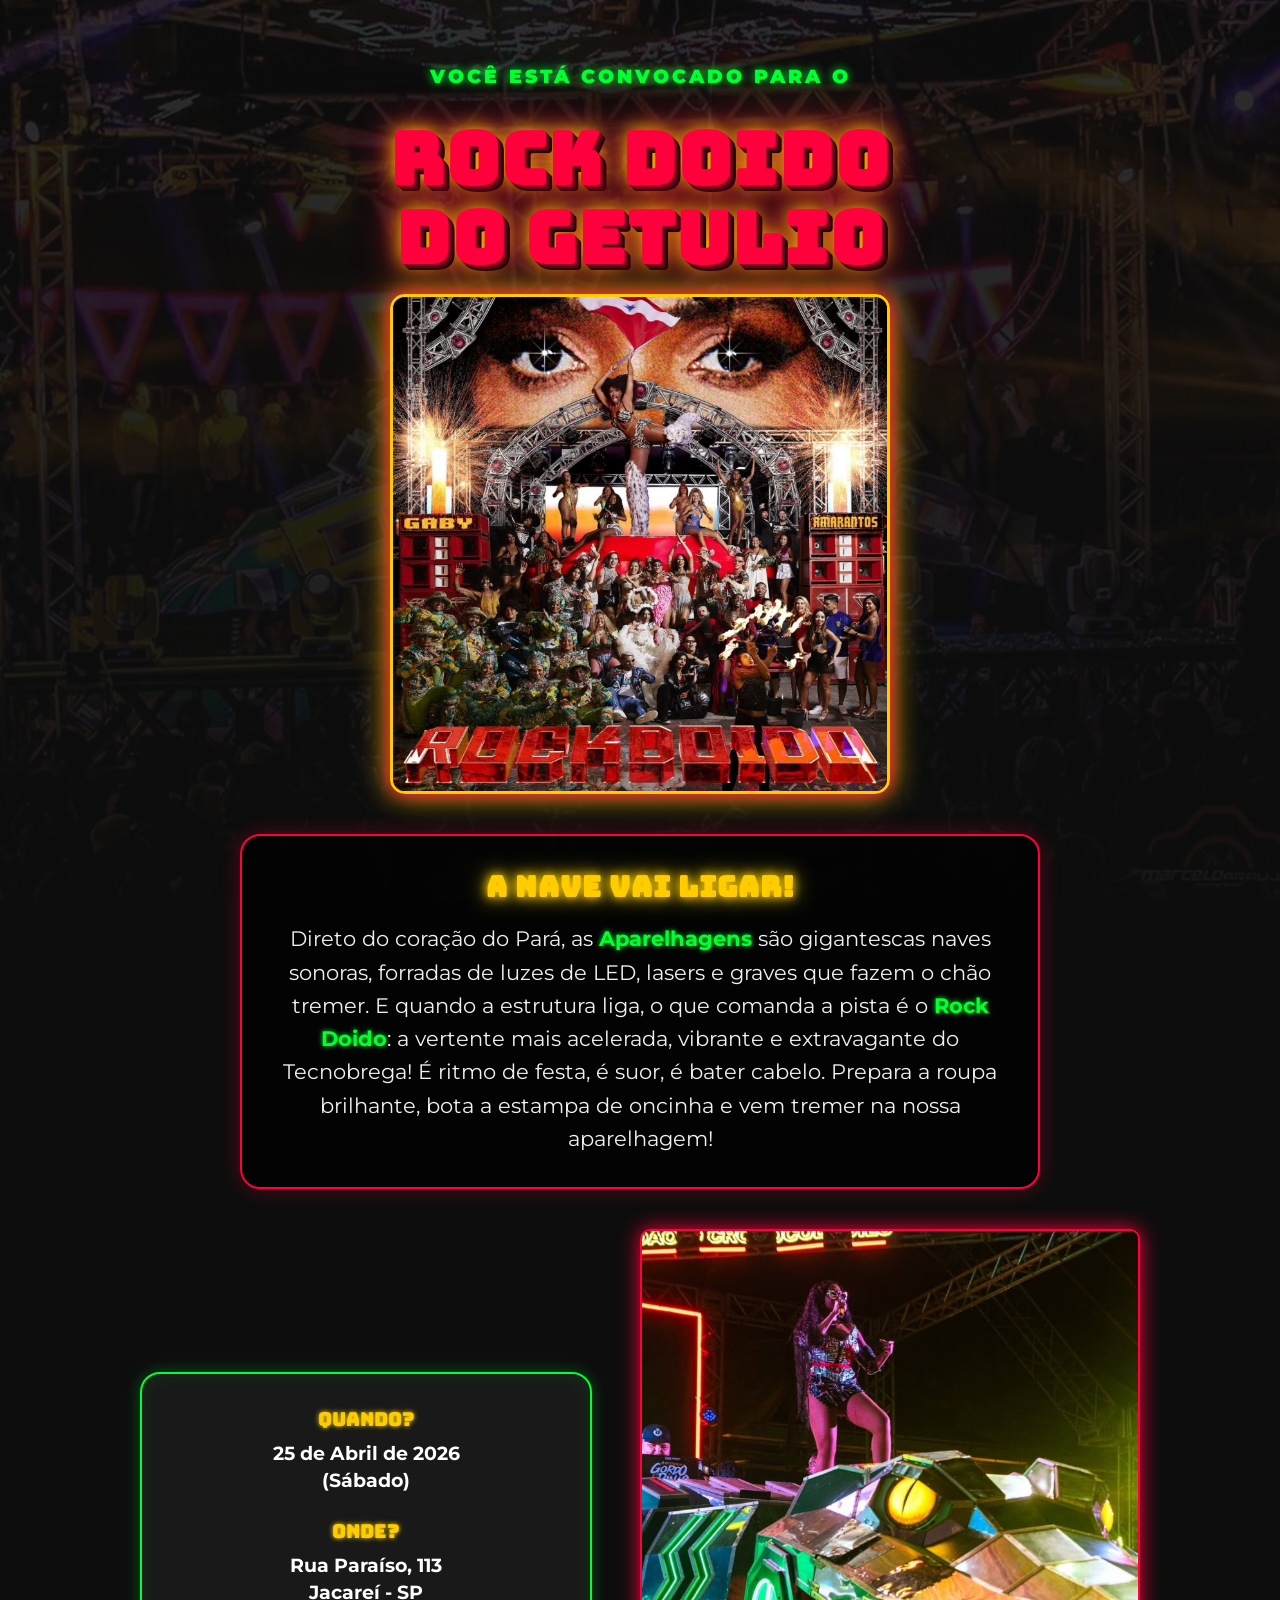
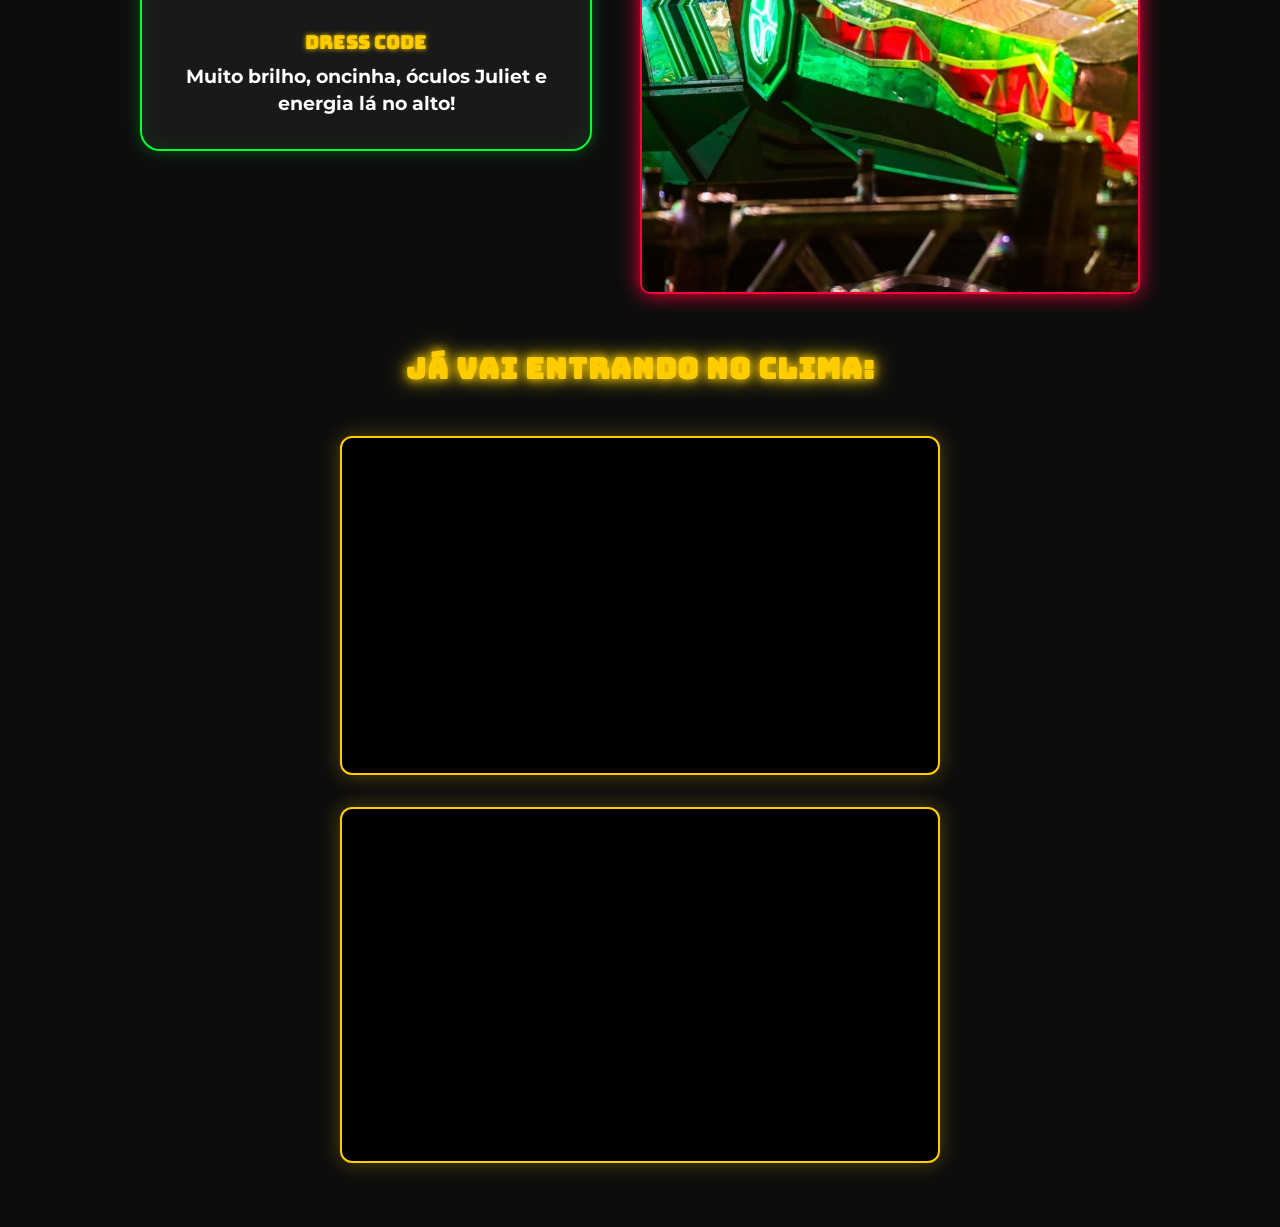
==== index.html @ c05e813d "FIX: renaming html name" ====
<!DOCTYPE html>
<html lang="pt-BR">
<head>
    <meta charset="UTF-8">
    <meta name="viewport" content="width=device-width, initial-scale=1.0">
    <title>Convite: Rock Doido do Robson</title>
    
    <link rel="preconnect" href="https://fonts.googleapis.com">
    <link rel="preconnect" href="https://fonts.gstatic.com" crossorigin>
    <link href="https://fonts.googleapis.com/css2?family=Bungee&family=Montserrat:wght@400;700;900&display=swap" rel="stylesheet">
    <link rel="stylesheet" href="style.css">
    <script src="script.js" defer></script>
</head>
<body>

    <div class="container">
        <header class="animate-element hidden">
            <p class="subtitle">Você está convocado para o</p>
            <h1 class="neon-title">Rock Doido<br>do Getulio</h1>
            <img src="Public/Img/Rock-Doido-Gaby-Amarantos_02.jpg" alt="Estética Rock Doido" class="hero-image">
        </header>

        <div class="about-section animate-element hidden delay-1">
            <h2 class="neon-subtitle">A Nave Vai Ligar!</h2>
            <p>
                Direto do coração do Pará, as <strong>Aparelhagens</strong> são gigantescas naves sonoras, forradas de luzes de LED, lasers e graves que fazem o chão tremer. E quando a estrutura liga, o que comanda a pista é o <strong>Rock Doido</strong>: a vertente mais acelerada, vibrante e extravagante do Tecnobrega! É ritmo de festa, é suor, é bater cabelo. Prepara a roupa brilhante, bota a estampa de oncinha e vem tremer na nossa aparelhagem!
            </p>
        </div>

        <div class="content-wrapper">
            <div class="info-card animate-element hidden delay-2">
                <div class="info-item">
                    <span class="info-label">Quando?</span>
                    <p class="info-text">25 de Abril de 2026<br>(Sábado)</p>
                </div>
                
                <div class="info-item">
                    <span class="info-label">Onde?</span>
                    <p class="info-text">Rua Paraíso, 113<br>Jacareí - SP</p>
                </div>

                <div class="info-item">
                    <span class="info-label">Dress Code</span>
                    <p class="info-text">Muito brilho, oncinha, óculos Juliet e energia lá no alto!</p>
                </div>
            </div>

            <img src="Public/Img/Rock-Doido-Gaby-Amarantos_04.jpg" alt="Aparelhagem Crocodilo" class="aparelhagem-img animate-element hidden delay-2">
        </div>

        <div class="media-section animate-element hidden delay-1">
            <h2 class="neon-subtitle">Já vai entrando no clima:</h2>
            
            <div class="video-container">
                <iframe src="https://www.youtube.com/embed/g-SIWltur3A?si=WGD9nLLRliUFAuHq" title="YouTube video player" frameborder="0" allow="accelerometer; autoplay; clipboard-write; encrypted-media; gyroscope; picture-in-picture; web-share" referrerpolicy="strict-origin-when-cross-origin" allowfullscreen></iframe>
            </div>

            <div class="spotify-container">
                <iframe data-testid="embed-iframe" style="border-radius:12px" src="https://open.spotify.com/embed/album/2lHhpY2cSNO1kjyReGEfrK?utm_source=generator" width="100%" height="352" frameBorder="0" allowfullscreen="" allow="autoplay; clipboard-write; encrypted-media; fullscreen; picture-in-picture" loading="lazy"></iframe>
            </div>

</body>
</html>
---- style.css ----
/* === VARIÁVEIS DE CORES E TEMA === */
:root {
    --bg-color: #0d0d0d;
    --text-color: #ffffff;
    --neon-red: #ff003c;
    --neon-green: #00ff33;
    --neon-yellow: #ffcc00;
    --gold: #ffd700;
}

* { margin: 0; padding: 0; box-sizing: border-box; }

body {
    background-color: var(--bg-color);
    color: var(--text-color);
    font-family: 'Montserrat', sans-serif;
    overflow-x: hidden;
    background-image: linear-gradient(rgba(13, 13, 13, 0.85), rgba(13, 13, 13, 0.95)), url('Public/Img/Aparelhagem_01.png');
    background-size: cover;
    background-position: center;
    background-attachment: fixed;
}

.container {
    width: 100%;
    padding: 2rem 1.5rem;
    display: flex;
    flex-direction: column;
    align-items: center;
    text-align: center;
    gap: 2.5rem;
}

header {
    width: 100%;
    display: flex;
    flex-direction: column;
    align-items: center;
    gap: 1rem;
}

.hero-image {
    width: 100%;
    max-width: 350px;
    border-radius: 15px;
    box-shadow: 0 0 15px var(--neon-red), 0 0 30px var(--neon-yellow);
    border: 3px solid var(--neon-yellow);
}

h1 {
    font-family: 'Bungee', cursive;
    font-size: 2.5rem;
    line-height: 1.1;
    color: var(--neon-red);
    text-transform: uppercase;
    text-shadow: 2px 2px 0px #8a0020, 4px 4px 0px #520013, 6px 6px 0px #240008, 0 0 20px var(--neon-yellow), 0 0 40px var(--neon-red);
    margin-top: 1rem;
    letter-spacing: 2px;
}

.subtitle {
    font-size: 1.2rem;
    font-weight: 900;
    color: var(--neon-green);
    text-transform: uppercase;
    letter-spacing: 3px;
    text-shadow: 0 0 10px var(--neon-green);
}

/* === NOVA SEÇÃO: SOBRE O TEMA === */
.about-section {
    background: rgba(0, 0, 0, 0.7);
    border: 2px solid var(--neon-red);
    border-radius: 20px;
    padding: 2rem;
    max-width: 800px;
    box-shadow: 0 0 20px rgba(255, 0, 60, 0.3);
    backdrop-filter: blur(5px);
}

.neon-subtitle {
    font-family: 'Bungee', cursive;
    color: var(--neon-yellow);
    font-size: 1.8rem;
    margin-bottom: 1rem;
    text-shadow: 0 0 10px var(--neon-yellow), 0 0 20px var(--gold);
    letter-spacing: 1px;
}

.about-section p {
    font-size: 1.1rem;
    line-height: 1.6;
    color: #f0f0f0;
}

.about-section strong {
    color: var(--neon-green);
    text-shadow: 0 0 5px var(--neon-green);
}

/* === SEÇÃO DE INFORMAÇÕES === */
.info-card {
    background: rgba(255, 255, 255, 0.05);
    border: 2px solid var(--neon-green);
    border-radius: 20px;
    padding: 2rem 1.5rem;
    width: 100%;
    max-width: 500px;
    box-shadow: inset 0 0 20px rgba(0, 255, 51, 0.1), 0 0 15px rgba(0, 255, 51, 0.3);
    backdrop-filter: blur(5px);
}

.info-item { margin-bottom: 1.5rem; }
.info-item:last-child { margin-bottom: 0; }

.info-label {
    font-family: 'Bungee', cursive;
    color: var(--neon-yellow);
    font-size: 1.2rem;
    display: block;
    margin-bottom: 0.5rem;
    text-shadow: 0 0 5px var(--gold);
}

.info-text { font-size: 1.2rem; font-weight: 700; line-height: 1.4; }

.aparelhagem-img {
    width: 100%;
    max-width: 500px;
    border-radius: 10px;
    border: 2px solid var(--neon-red);
    box-shadow: 0 0 20px var(--neon-red);
}

/* === NOVA SEÇÃO: MÍDIAS (YouTube / Spotify) === */
.media-section {
    width: 100%;
    max-width: 800px;
    display: flex;
    flex-direction: column;
    align-items: center;
    gap: 2rem;
    margin-top: 1rem;
}

.video-container, .spotify-container {
    width: 100%;
    max-width: 600px; /* Evita que fique gigante no PC */
    border-radius: 12px;
    overflow: hidden;
    box-shadow: 0 0 20px rgba(255, 204, 0, 0.3);
    border: 2px solid var(--neon-yellow);
    background: #000;
}

/* Deixa o YouTube responsivo (mantém a proporção 16:9 no celular) */
.video-container iframe {
    width: 100%;
    aspect-ratio: 16/9;
    height: auto;
    display: block;
}

.spotify-container iframe {
    display: block;
}

/* === BOTÃO === */
.btn-confirm {
    display: inline-block;
    background: linear-gradient(45deg, var(--neon-red), #ff6b00);
    color: white;
    font-family: 'Bungee', cursive;
    text-decoration: none;
    padding: 1rem 2rem;
    font-size: 1.3rem;
    border-radius: 50px;
    text-transform: uppercase;
    box-shadow: 0 0 15px var(--neon-red);
    transition: transform 0.2s, box-shadow 0.2s;
    border: none;
    cursor: pointer;
    animation: pulse 2s infinite; 
}

.btn-confirm:hover { box-shadow: 0 0 25px var(--neon-yellow); transform: scale(1.05); }
.btn-confirm:active { transform: scale(0.95); }

/* === ANIMAÇÕES === */
.hidden { opacity: 0; transform: translateY(40px); }
.show { opacity: 1; transform: translateY(0); transition: opacity 0.8s ease-out, transform 0.8s ease-out; }
.delay-1 { transition-delay: 0.2s; }
.delay-2 { transition-delay: 0.4s; }

@keyframes pulse {
    0% { transform: scale(1); box-shadow: 0 0 15px var(--neon-red); }
    50% { transform: scale(1.05); box-shadow: 0 0 30px var(--neon-red); }
    100% { transform: scale(1); box-shadow: 0 0 15px var(--neon-red); }
}

.neon-flicker { animation: flicker 4s infinite alternate; }
@keyframes flicker {
    0%, 18%, 22%, 25%, 53%, 57%, 100% { text-shadow: 2px 2px 0px #8a0020, 4px 4px 0px #520013, 0 0 20px var(--neon-yellow), 0 0 40px var(--neon-red); }
    20%, 24%, 55% { text-shadow: none; }
}

/* === RESPONSIVIDADE (PC) === */
@media (min-width: 768px) {
    .container { padding: 4rem 2rem; }
    h1 { font-size: 4.5rem; }
    .hero-image { max-width: 500px; }
    .about-section p { font-size: 1.3rem; }
    
    .content-wrapper {
        display: flex;
        flex-direction: row;
        align-items: center;
        justify-content: center;
        gap: 3rem;
        width: 100%;
        max-width: 1000px;
    }
}

/* === ANIMAÇÕES JS EXTRAS (Lasers e Transições) === */

/* Transição padrão para o efeito 3D dos cards */
.info-card, .about-section, .video-container, .spotify-container {
    transition: transform 0.5s ease;
}

.aparelhagem-img {
    transition: transform 0.15s ease-out; /* Para a batida do grave ficar rápida */
}

/* Estilo do laser dinâmico gerado pelo JS */
.festa-laser {
    position: fixed;
    bottom: -20vh;
    width: 3px;
    height: 100vh;
    opacity: 0;
    pointer-events: none; /* Para não atrapalhar os cliques do usuário */
    z-index: -1; /* Fica atrás de todo o conteúdo, mas na frente do fundo */
    animation: atirar-laser linear forwards;
    transform-origin: bottom center;
}

@keyframes atirar-laser {
    0% { transform: translateY(0) scaleY(0); opacity: 0; }
    30% { opacity: 0.6; }
    100% { transform: translateY(-120vh) scaleY(1); opacity: 0; }
}
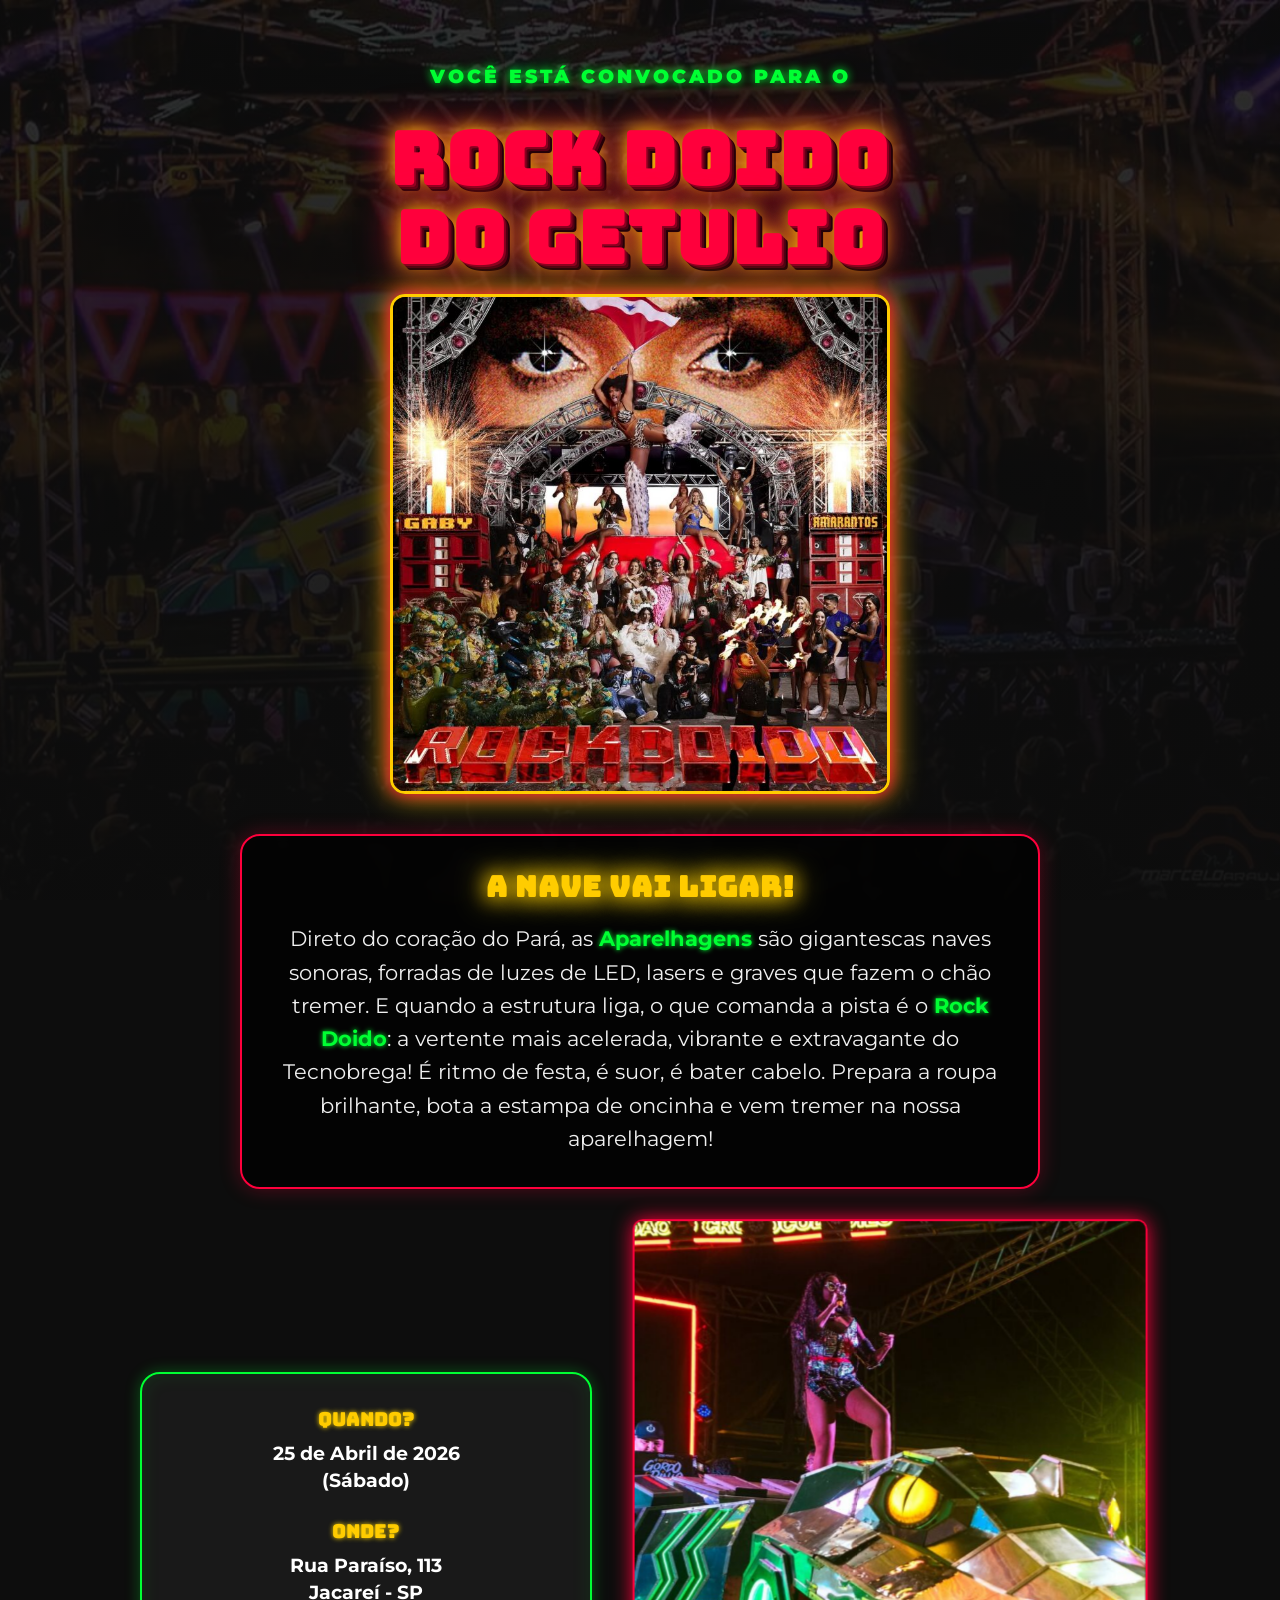
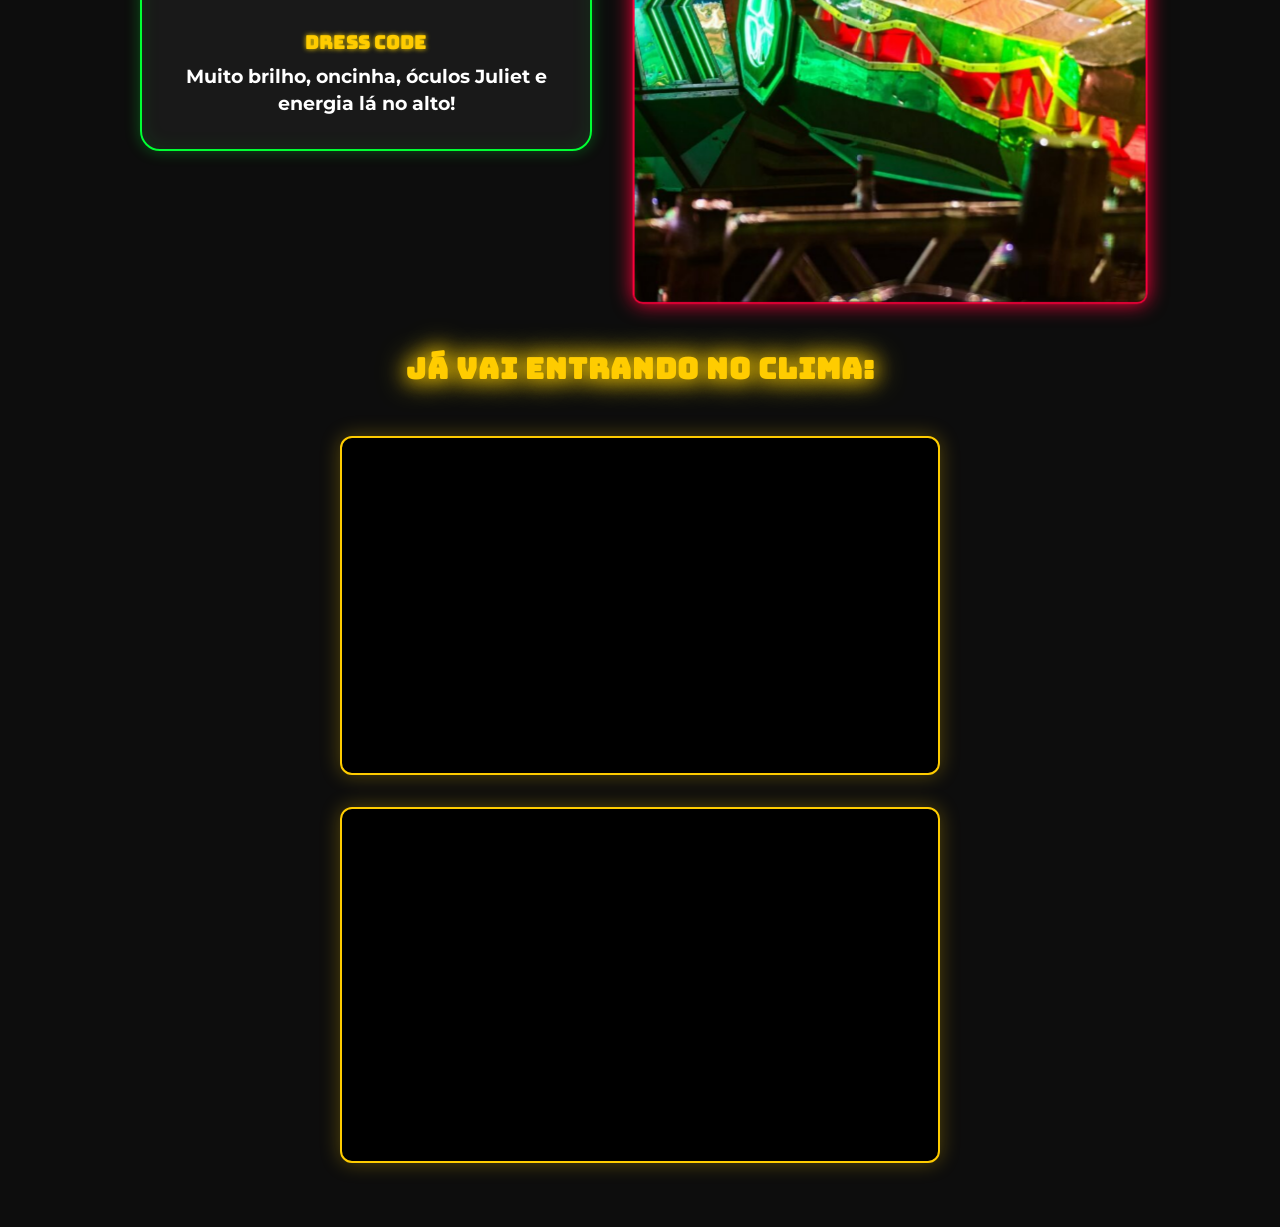
==== commit f8bca0cc: "FIX: Neonsubtitle css" ====
--- a/index.html
+++ b/index.html
@@ -3,7 +3,7 @@
 <head>
     <meta charset="UTF-8">
     <meta name="viewport" content="width=device-width, initial-scale=1.0">
-    <title>Convite: Rock Doido do Robson</title>
+    <title>Convite: Rock Doido do Getulio</title>
     
     <link rel="preconnect" href="https://fonts.googleapis.com">
     <link rel="preconnect" href="https://fonts.gstatic.com" crossorigin>
--- a/style.css
+++ b/style.css
@@ -83,7 +83,7 @@
     color: var(--neon-yellow);
     font-size: 1.8rem;
     margin-bottom: 1rem;
-    text-shadow: 0 0 10px var(--neon-yellow), 0 0 20px var(--gold);
+    text-shadow: 0 0 20px var(--neon-yellow), 0 0 30px var(--gold);
     letter-spacing: 1px;
 }
 
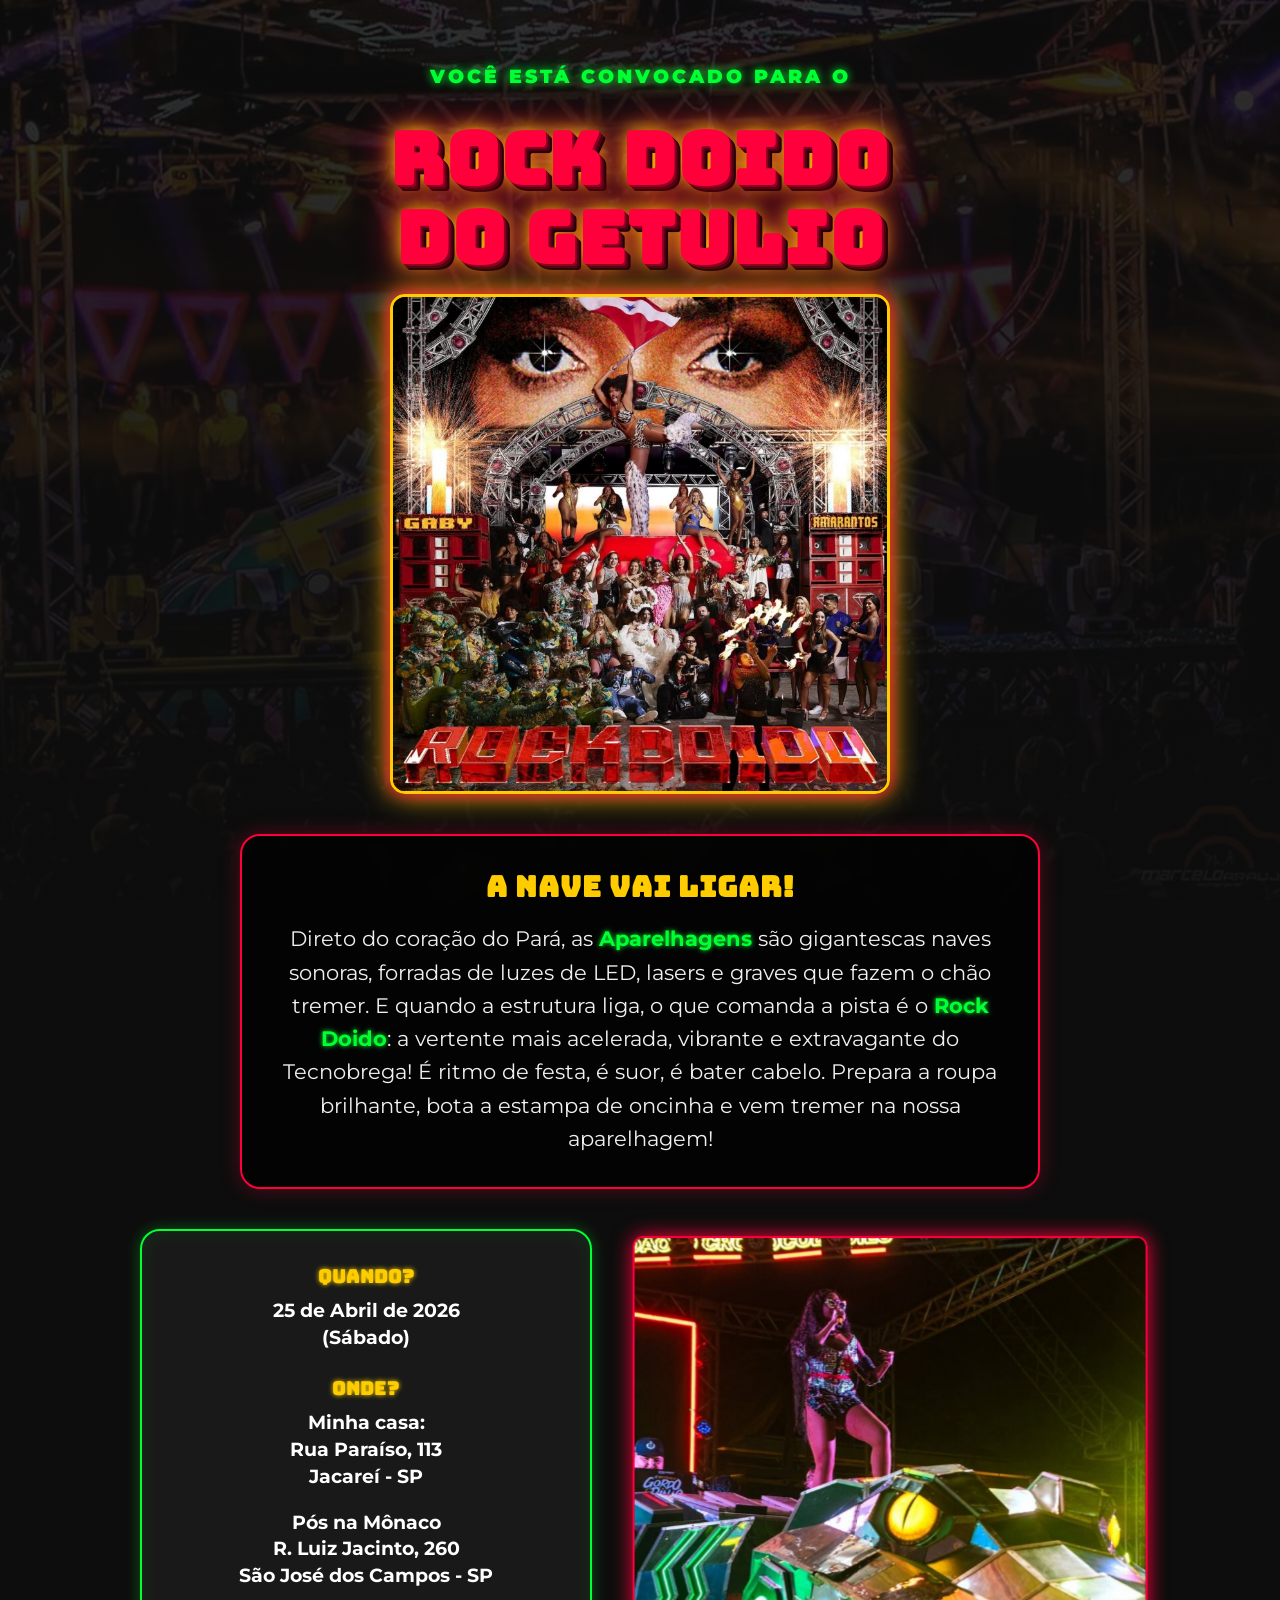
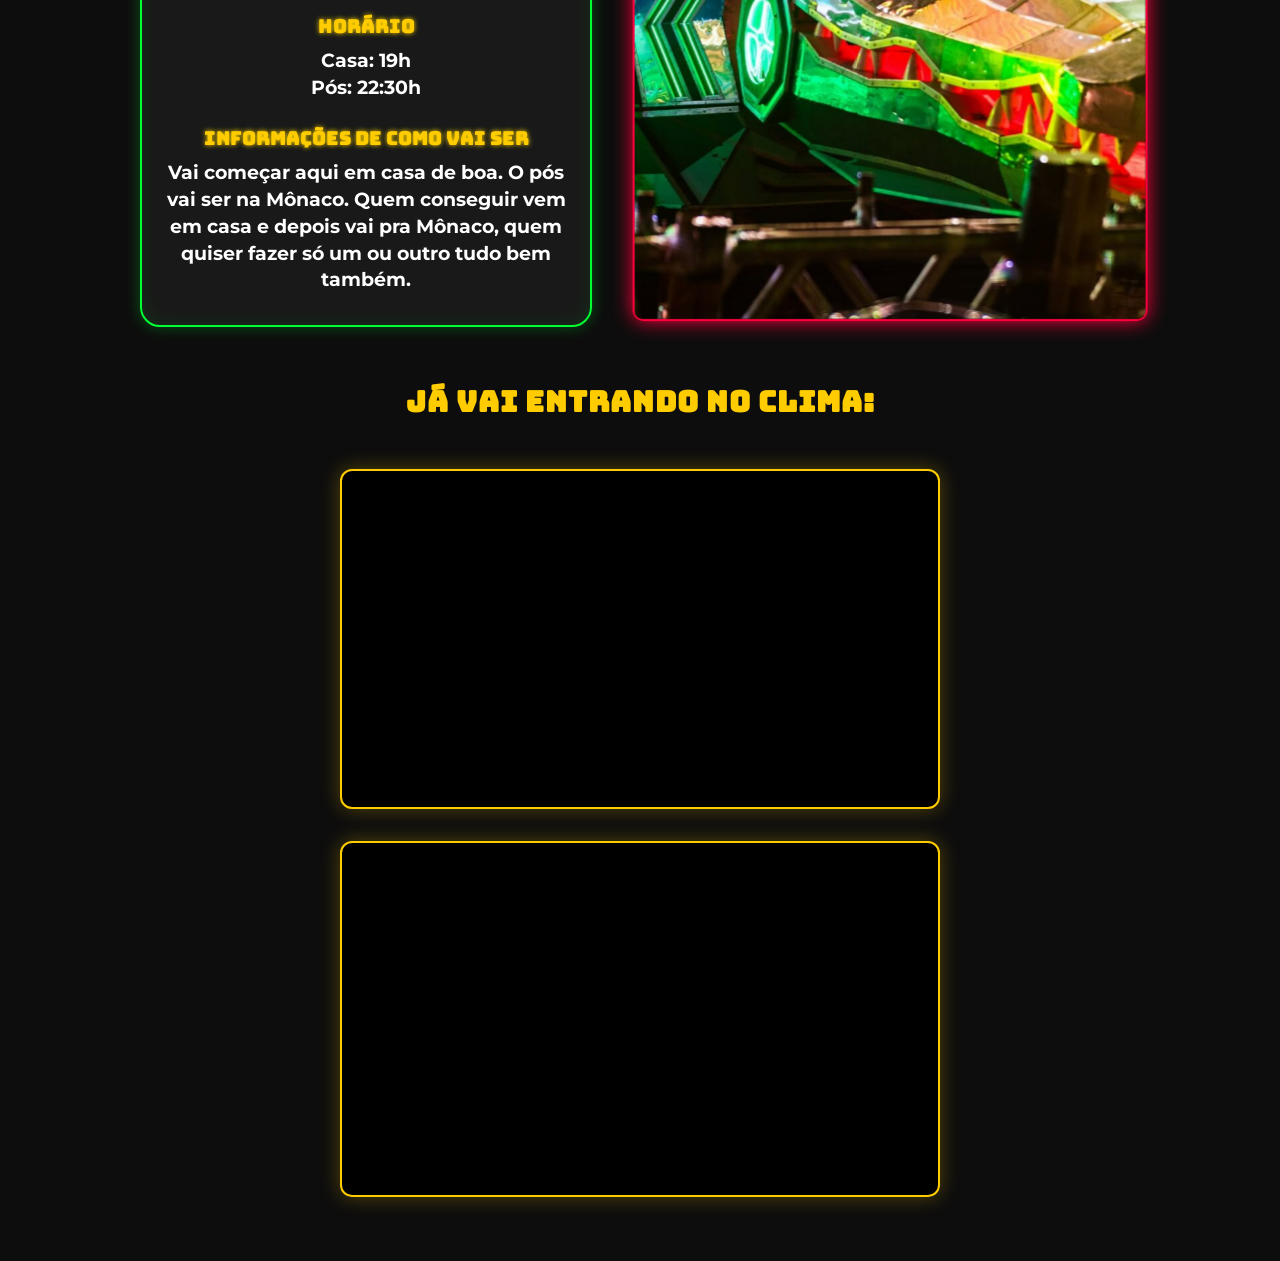
==== commit a97c4335: "FIX: informations" ====
--- a/index.html
+++ b/index.html
@@ -36,12 +36,21 @@
                 
                 <div class="info-item">
                     <span class="info-label">Onde?</span>
+                    <p class="info-text">Minha casa:</p>
                     <p class="info-text">Rua Paraíso, 113<br>Jacareí - SP</p>
+                    <br>
+                    <p class="info-text">Pós na Mônaco</p>
+                    <p class="info-text">R. Luiz Jacinto, 260<br>São José dos Campos - SP</p>
                 </div>
 
                 <div class="info-item">
-                    <span class="info-label">Dress Code</span>
-                    <p class="info-text">Muito brilho, oncinha, óculos Juliet e energia lá no alto!</p>
+                    <span class="info-label">Horário</span>
+                    <p class="info-text">Casa: 19h<br>Pós: 22:30h</p>
+                </div>
+
+                <div class="info-item">
+                    <span class="info-label">Informações de como vai ser</span>
+                    <p class="info-text">Vai começar aqui em casa de boa. O pós vai ser na Mônaco. Quem conseguir vem em casa e depois vai pra Mônaco, quem quiser fazer só um ou outro tudo bem também.</p>
                 </div>
             </div>
 
--- a/style.css
+++ b/style.css
@@ -83,7 +83,7 @@
     color: var(--neon-yellow);
     font-size: 1.8rem;
     margin-bottom: 1rem;
-    text-shadow: 0 0 20px var(--neon-yellow), 0 0 30px var(--gold);
+    /* text-shadow: 0 0 20px var(--neon-yellow), 0 0 30px var(--gold); */
     letter-spacing: 1px;
 }
 
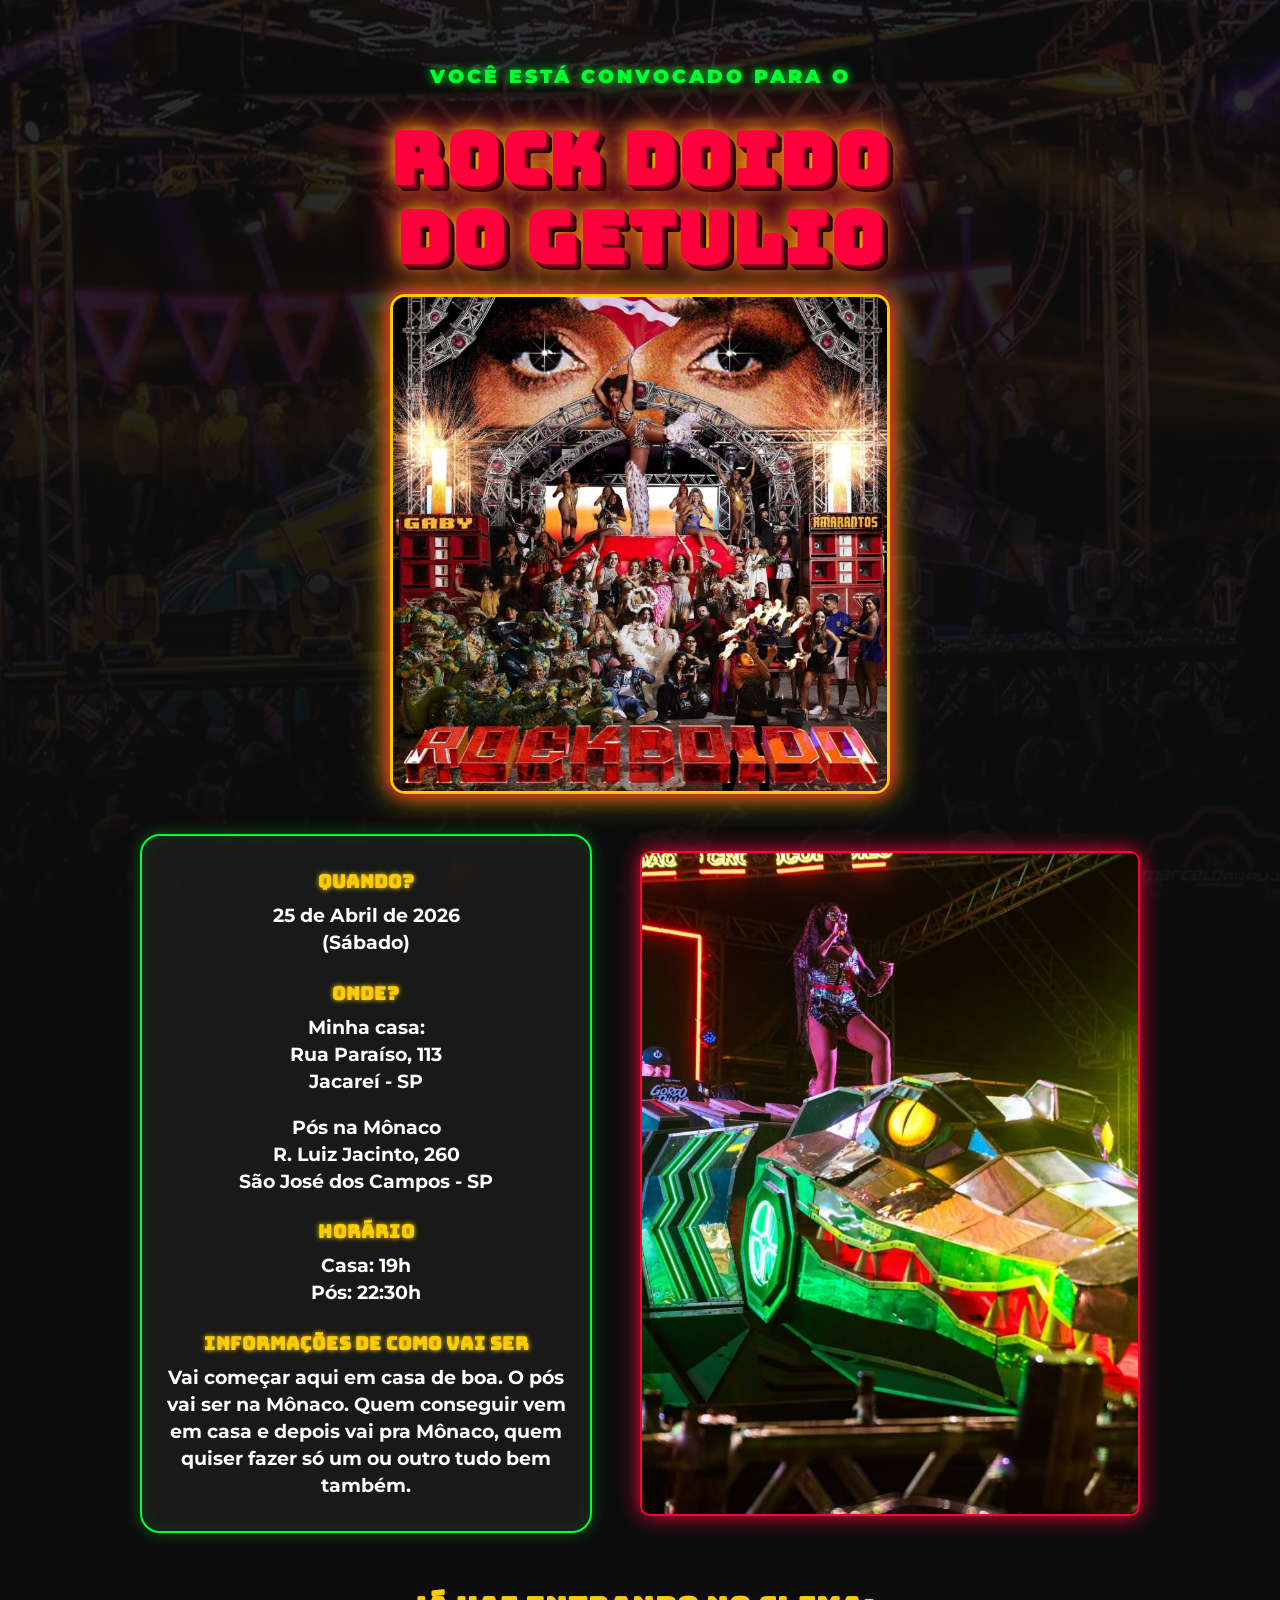
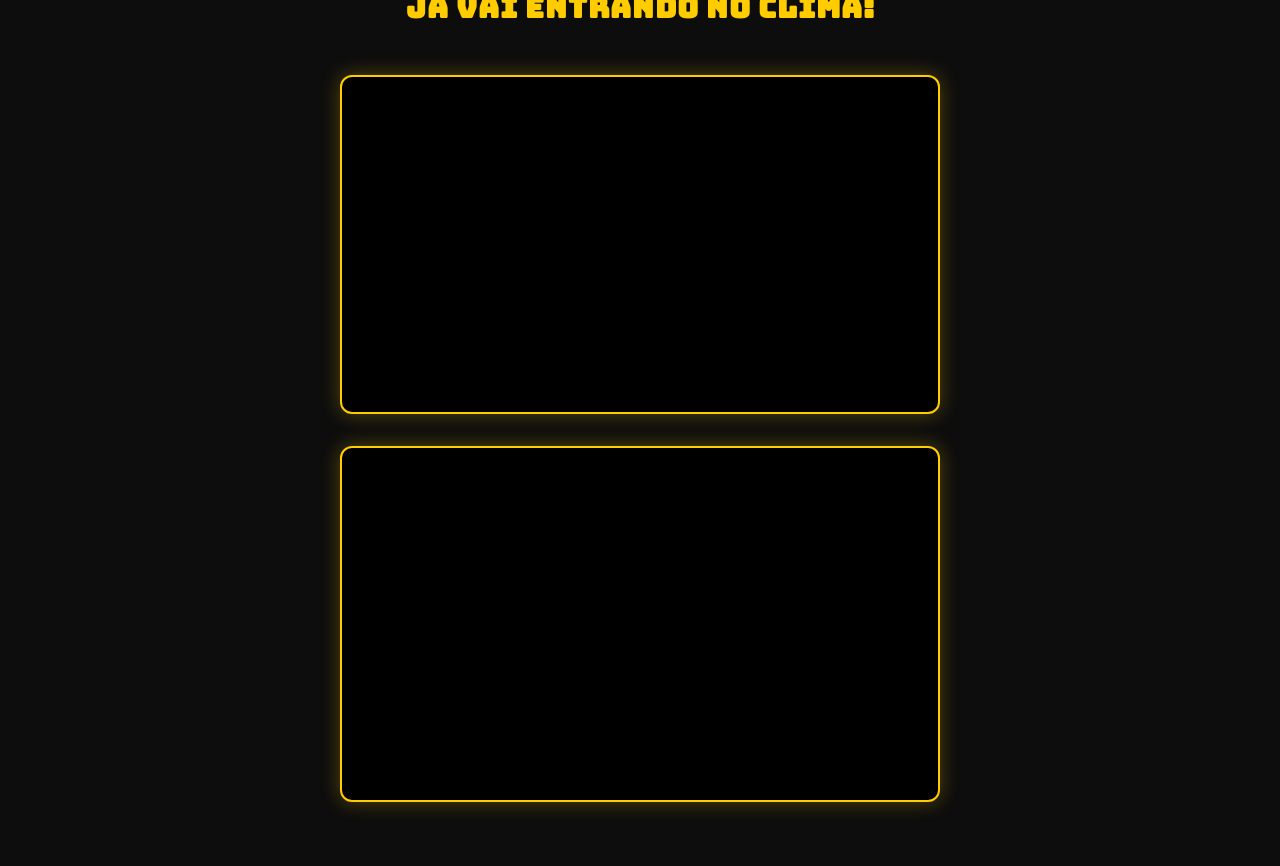
==== commit b6fd03b1: "FIX: informations" ====
--- a/index.html
+++ b/index.html
@@ -19,13 +19,6 @@
             <h1 class="neon-title">Rock Doido<br>do Getulio</h1>
             <img src="Public/Img/Rock-Doido-Gaby-Amarantos_02.jpg" alt="Estética Rock Doido" class="hero-image">
         </header>
-
-        <div class="about-section animate-element hidden delay-1">
-            <h2 class="neon-subtitle">A Nave Vai Ligar!</h2>
-            <p>
-                Direto do coração do Pará, as <strong>Aparelhagens</strong> são gigantescas naves sonoras, forradas de luzes de LED, lasers e graves que fazem o chão tremer. E quando a estrutura liga, o que comanda a pista é o <strong>Rock Doido</strong>: a vertente mais acelerada, vibrante e extravagante do Tecnobrega! É ritmo de festa, é suor, é bater cabelo. Prepara a roupa brilhante, bota a estampa de oncinha e vem tremer na nossa aparelhagem!
-            </p>
-        </div>
 
         <div class="content-wrapper">
             <div class="info-card animate-element hidden delay-2">
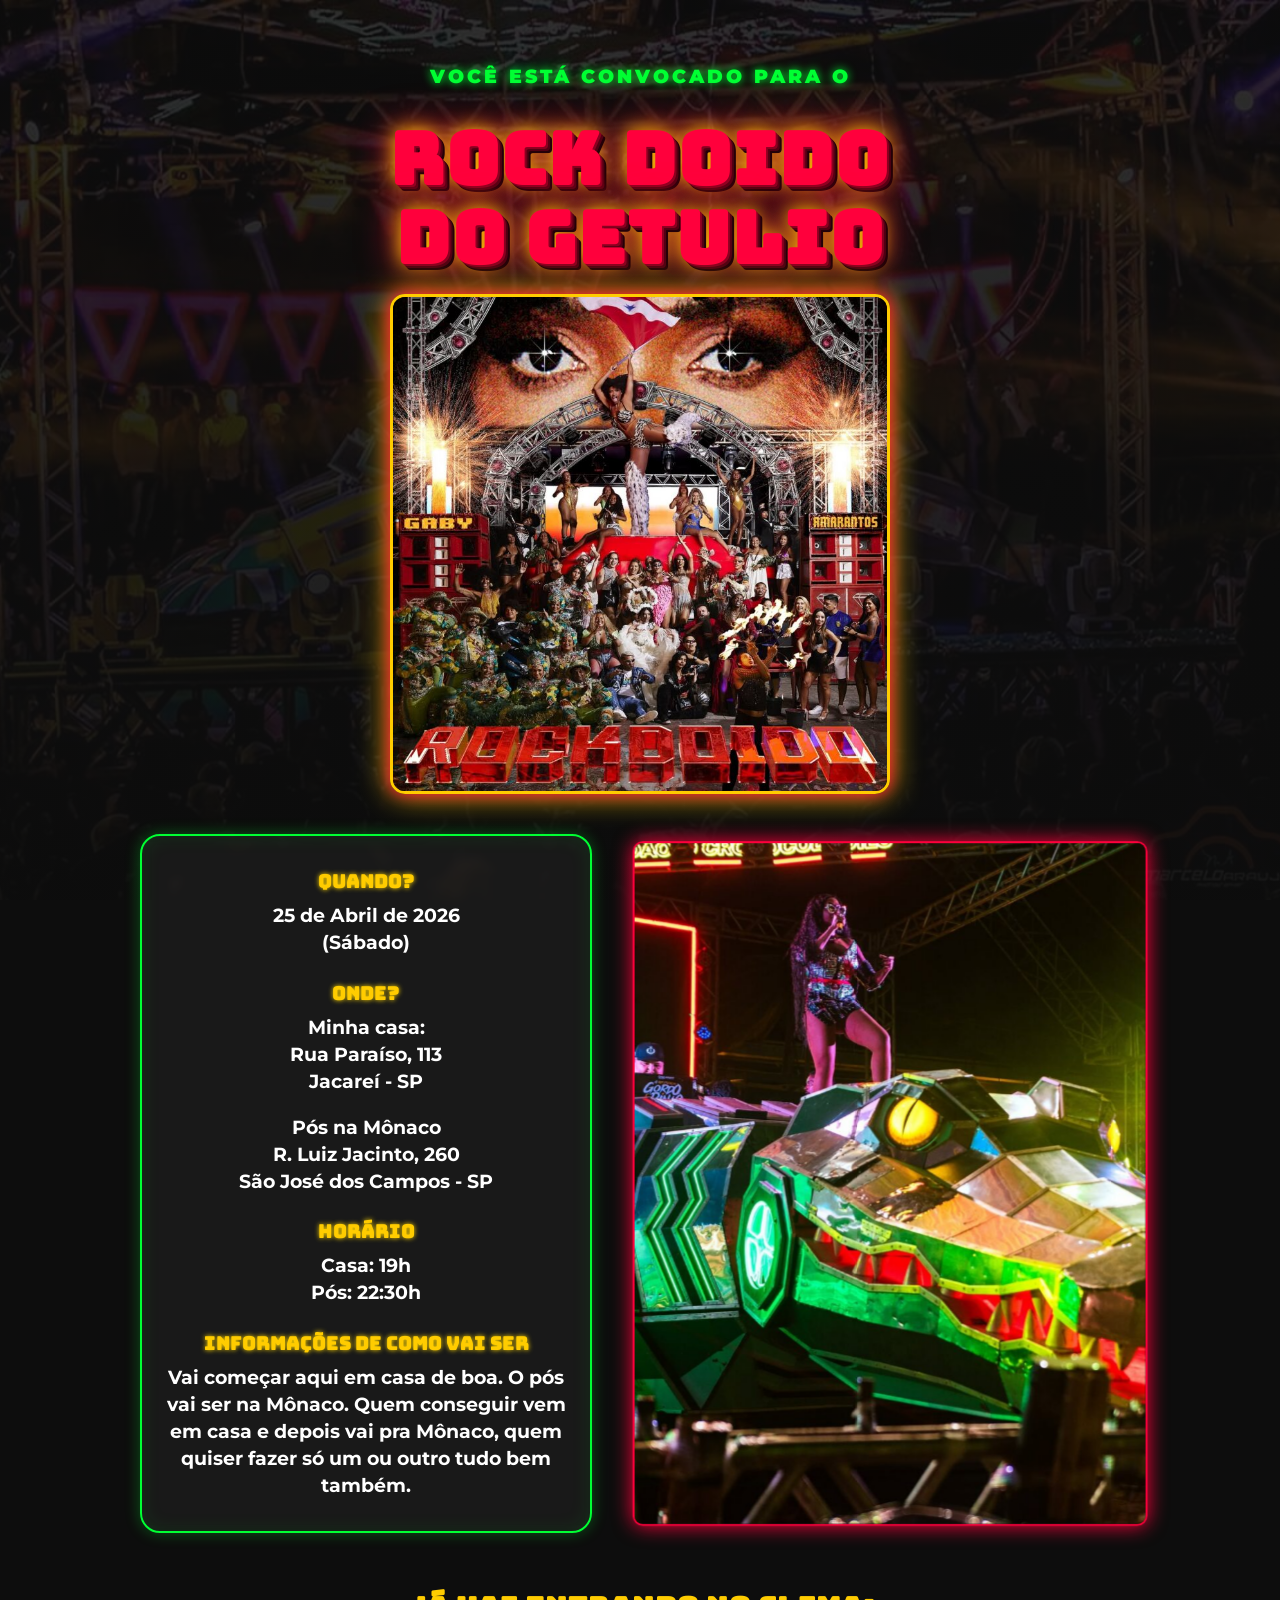
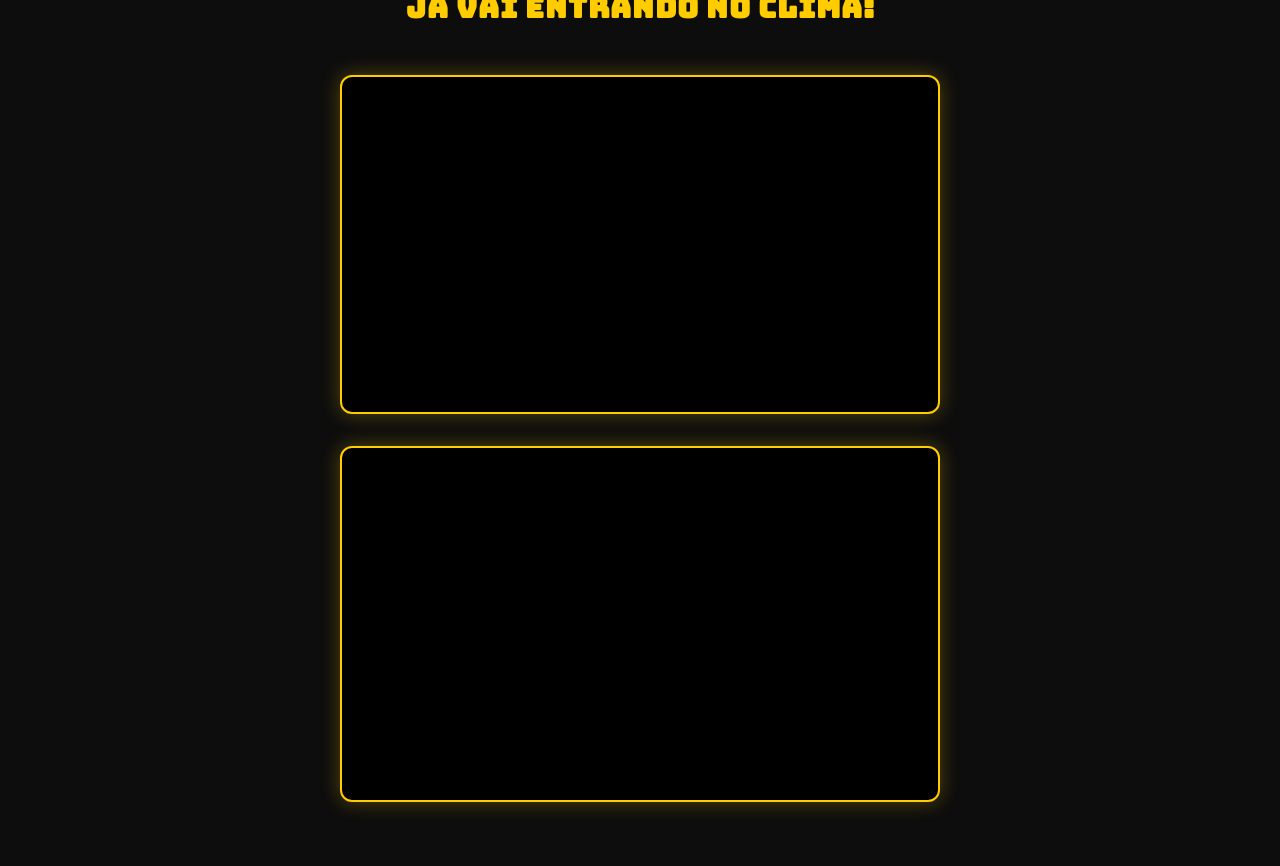
==== commit 2e43c60f: "FIX: informations" ====
--- a/index.html
+++ b/index.html
@@ -18,7 +18,7 @@
             <p class="subtitle">Você está convocado para o</p>
             <h1 class="neon-title">Rock Doido<br>do Getulio</h1>
             <img src="Public/Img/Rock-Doido-Gaby-Amarantos_02.jpg" alt="Estética Rock Doido" class="hero-image">
-        </header>
+        </header>   
 
         <div class="content-wrapper">
             <div class="info-card animate-element hidden delay-2">
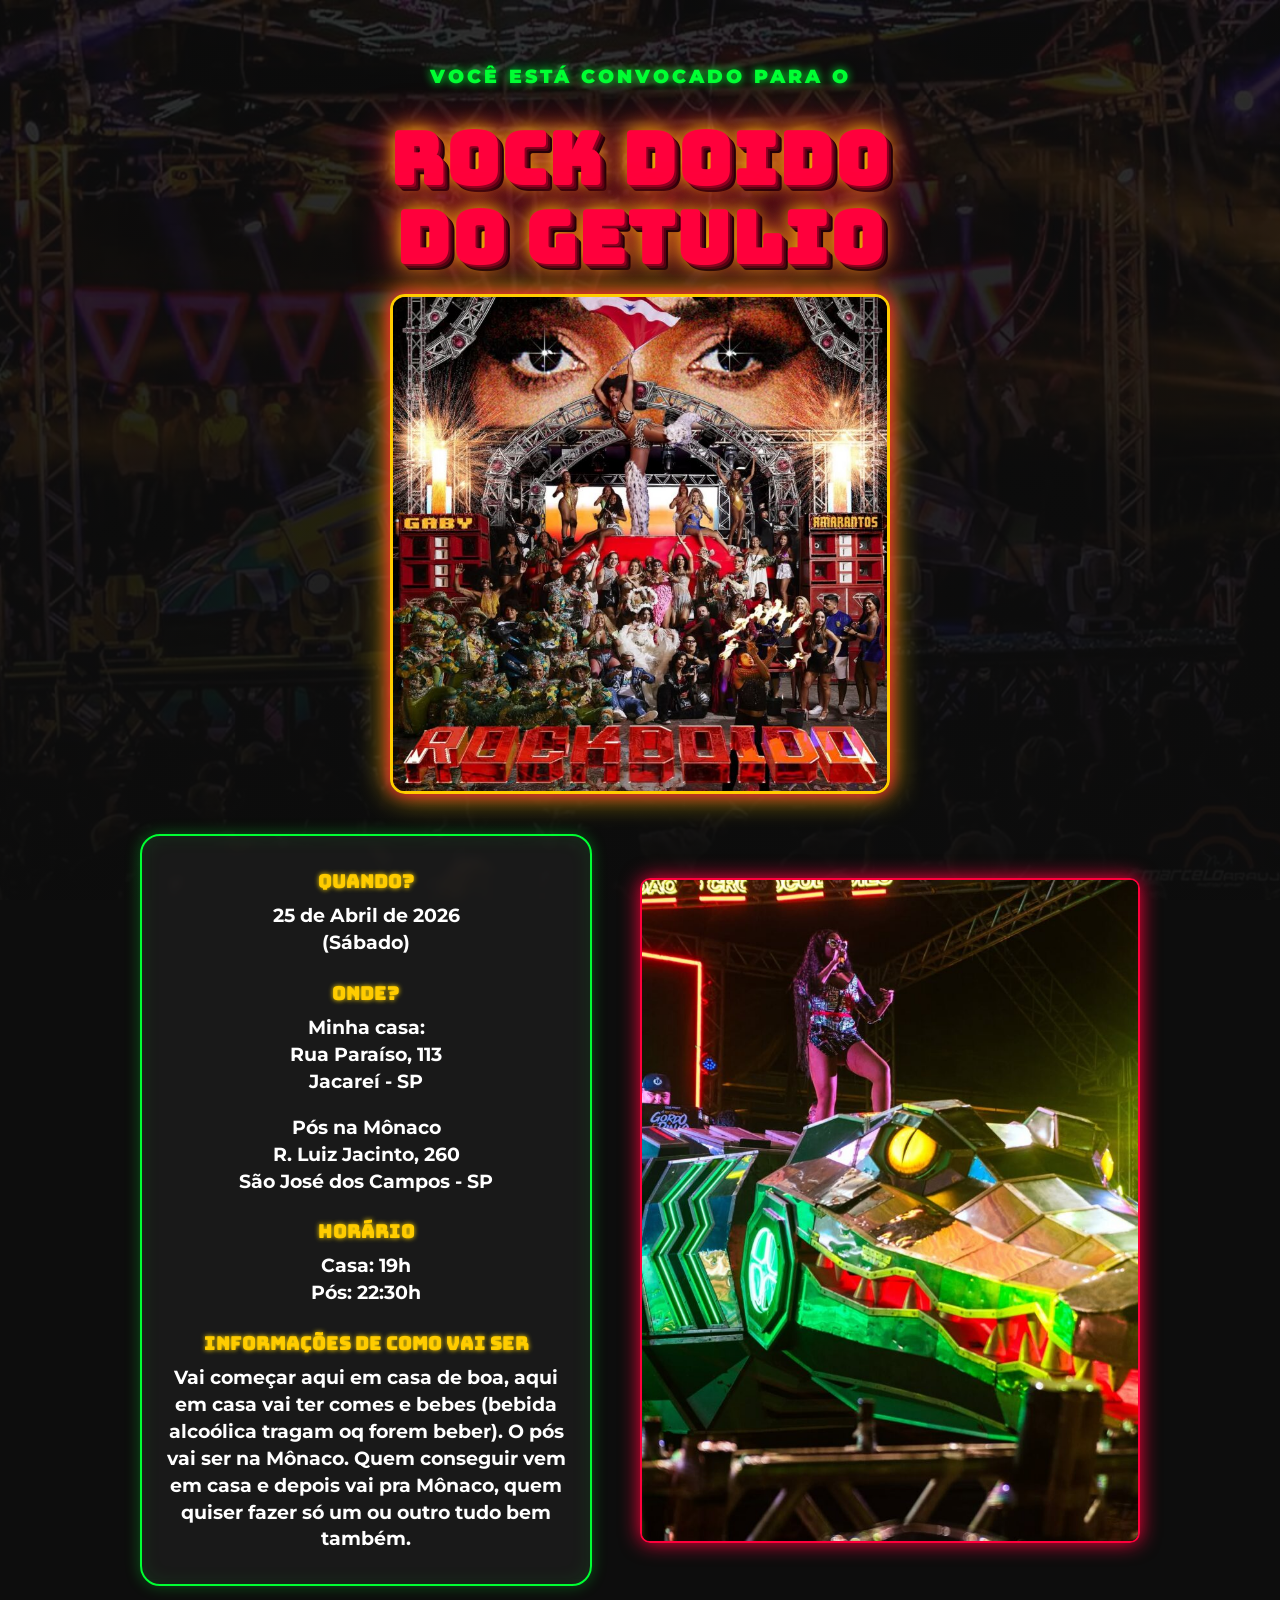
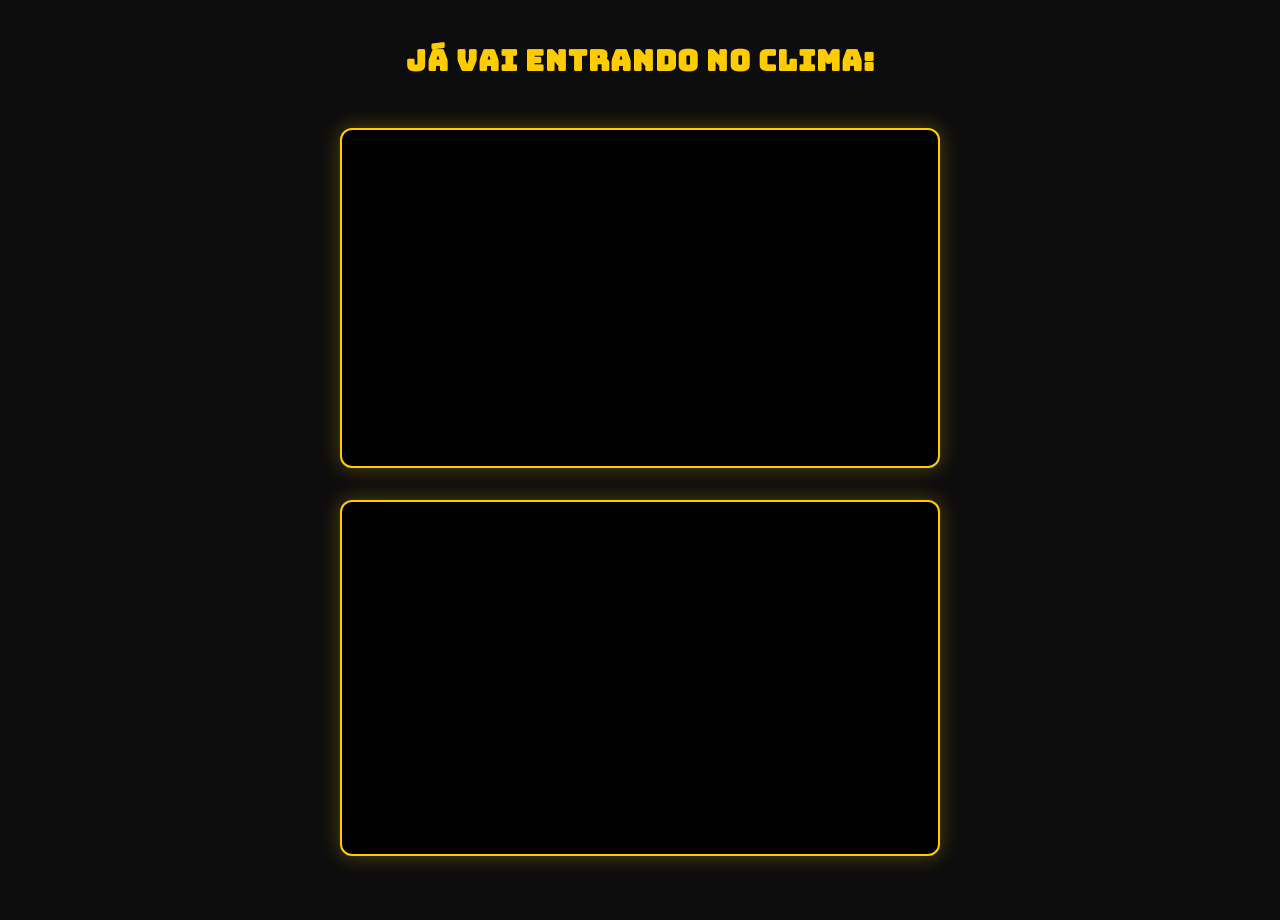
==== commit 18f41b32: "FIX: informations" ====
--- a/index.html
+++ b/index.html
@@ -43,7 +43,7 @@
 
                 <div class="info-item">
                     <span class="info-label">Informações de como vai ser</span>
-                    <p class="info-text">Vai começar aqui em casa de boa. O pós vai ser na Mônaco. Quem conseguir vem em casa e depois vai pra Mônaco, quem quiser fazer só um ou outro tudo bem também.</p>
+                    <p class="info-text">Vai começar aqui em casa de boa, aqui em casa vai ter comes e bebes (bebida alcoólica tragam oq forem beber). O pós vai ser na Mônaco. Quem conseguir vem em casa e depois vai pra Mônaco, quem quiser fazer só um ou outro tudo bem também.</p>
                 </div>
             </div>
 
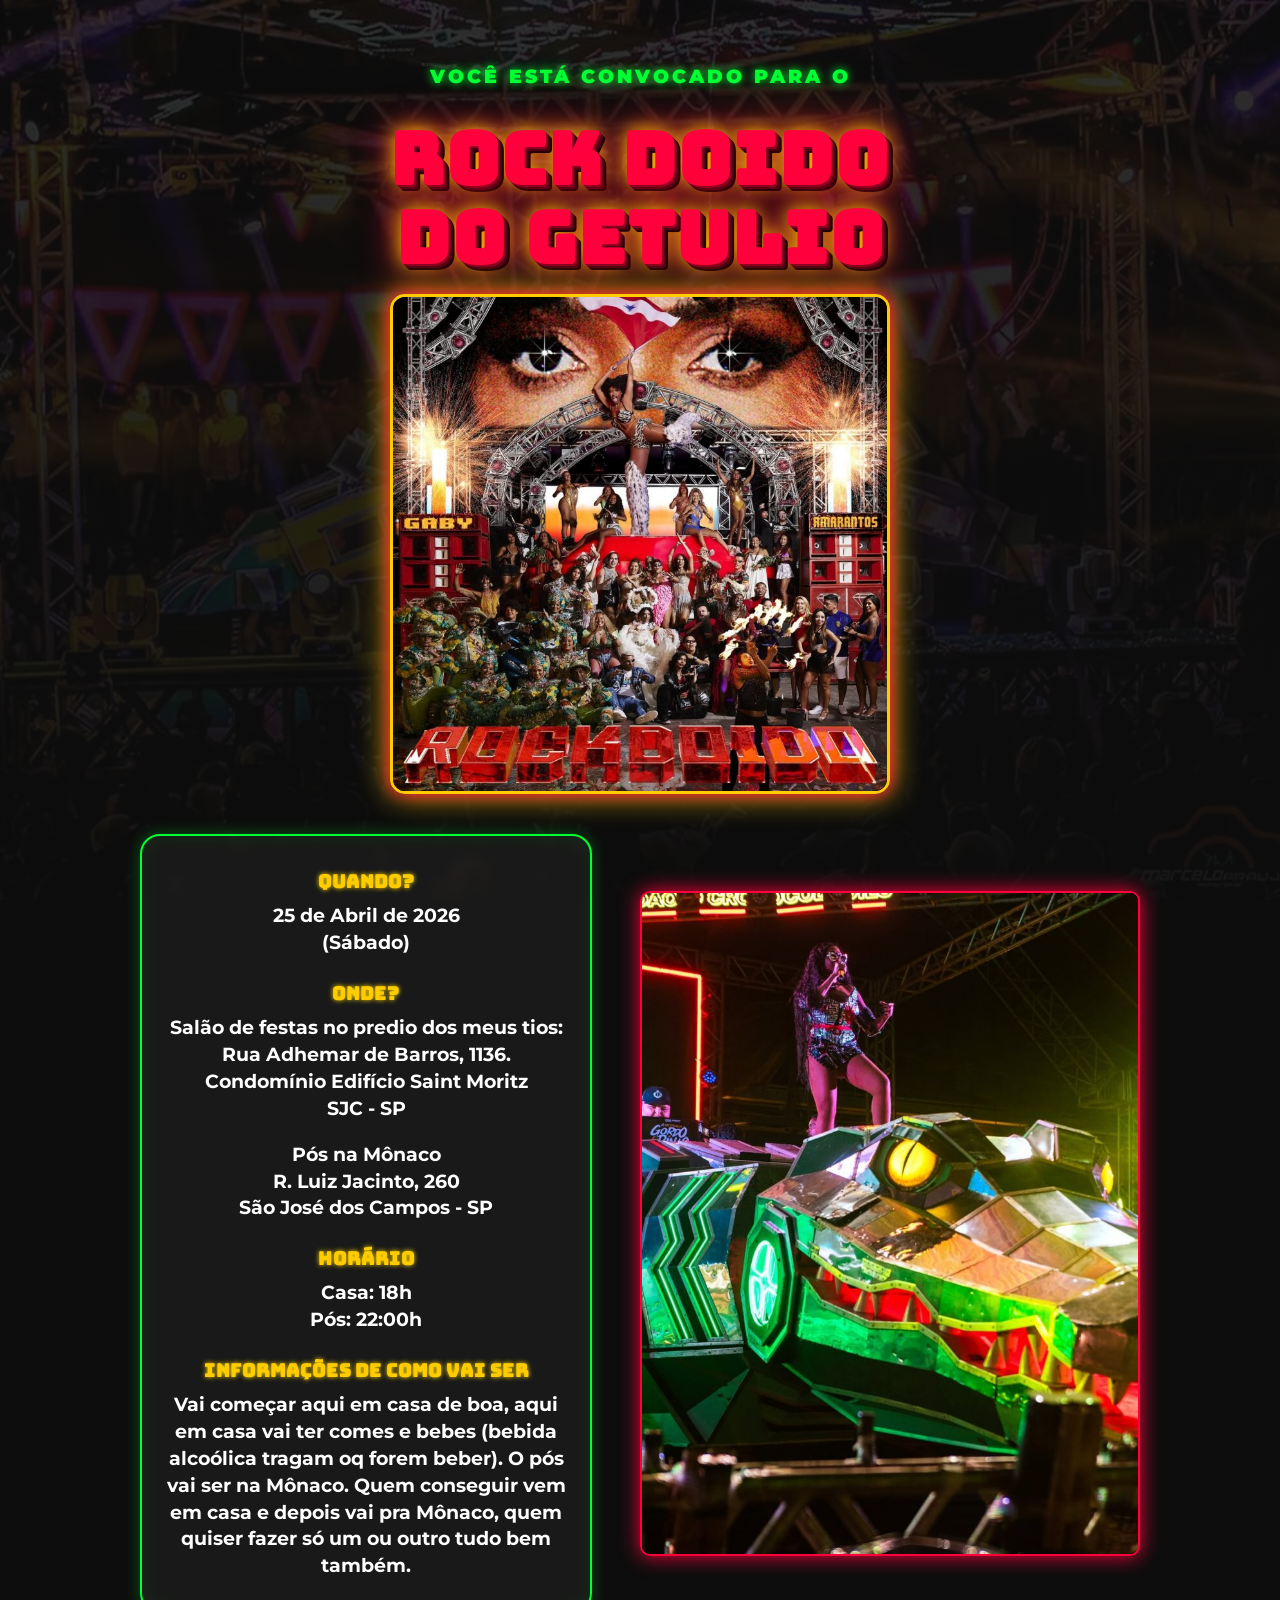
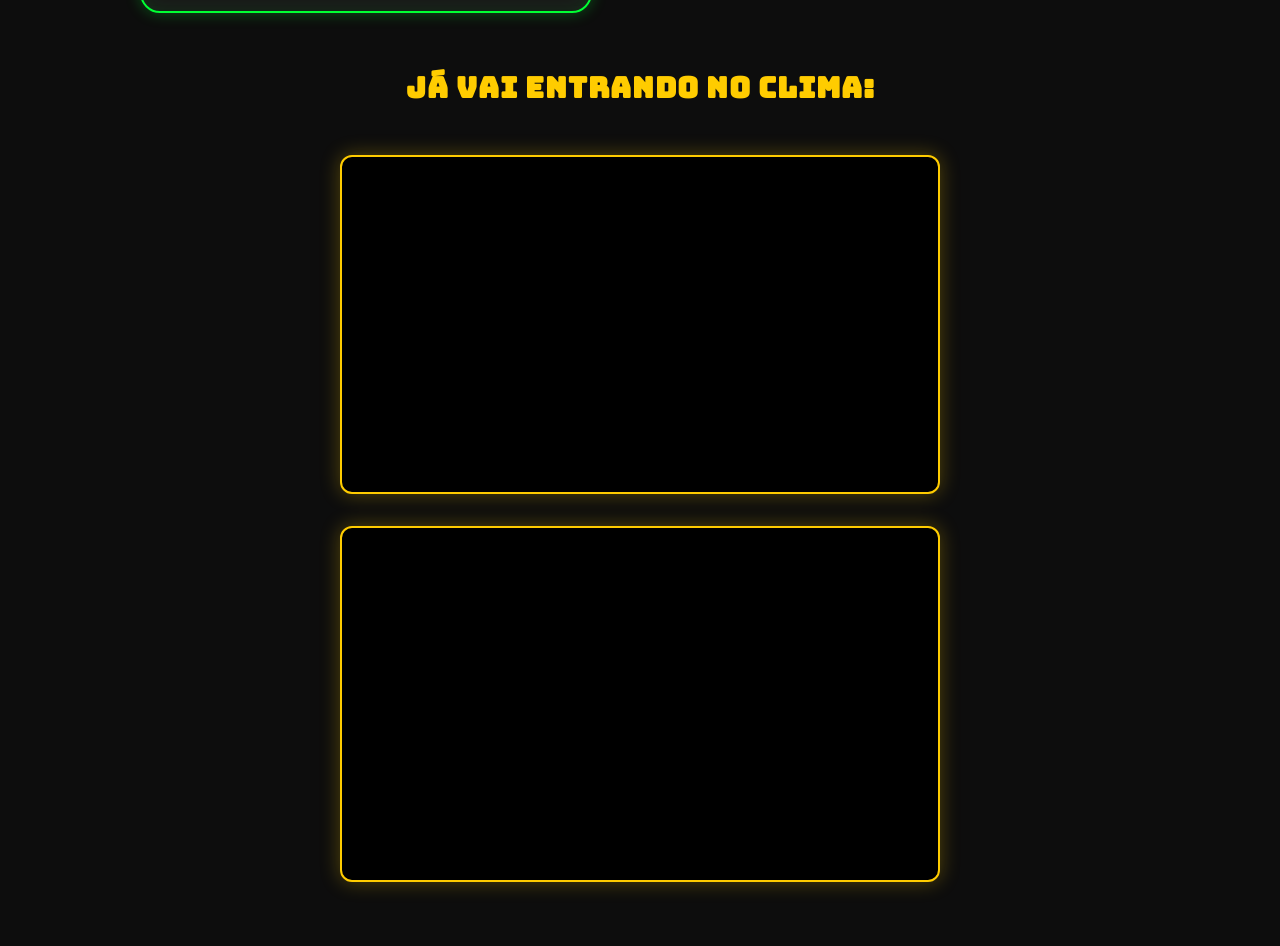
==== commit bddb6da1: "FIX: local e horário" ====
--- a/index.html
+++ b/index.html
@@ -29,8 +29,8 @@
                 
                 <div class="info-item">
                     <span class="info-label">Onde?</span>
-                    <p class="info-text">Minha casa:</p>
-                    <p class="info-text">Rua Paraíso, 113<br>Jacareí - SP</p>
+                    <p class="info-text">Salão de festas no predio dos meus tios:</p>
+                    <p class="info-text">Rua Adhemar de Barros, 1136. Condomínio Edifício Saint Moritz<br>SJC - SP</p>
                     <br>
                     <p class="info-text">Pós na Mônaco</p>
                     <p class="info-text">R. Luiz Jacinto, 260<br>São José dos Campos - SP</p>
@@ -38,7 +38,7 @@
 
                 <div class="info-item">
                     <span class="info-label">Horário</span>
-                    <p class="info-text">Casa: 19h<br>Pós: 22:30h</p>
+                    <p class="info-text">Casa: 18h<br>Pós: 22:00h</p>
                 </div>
 
                 <div class="info-item">
